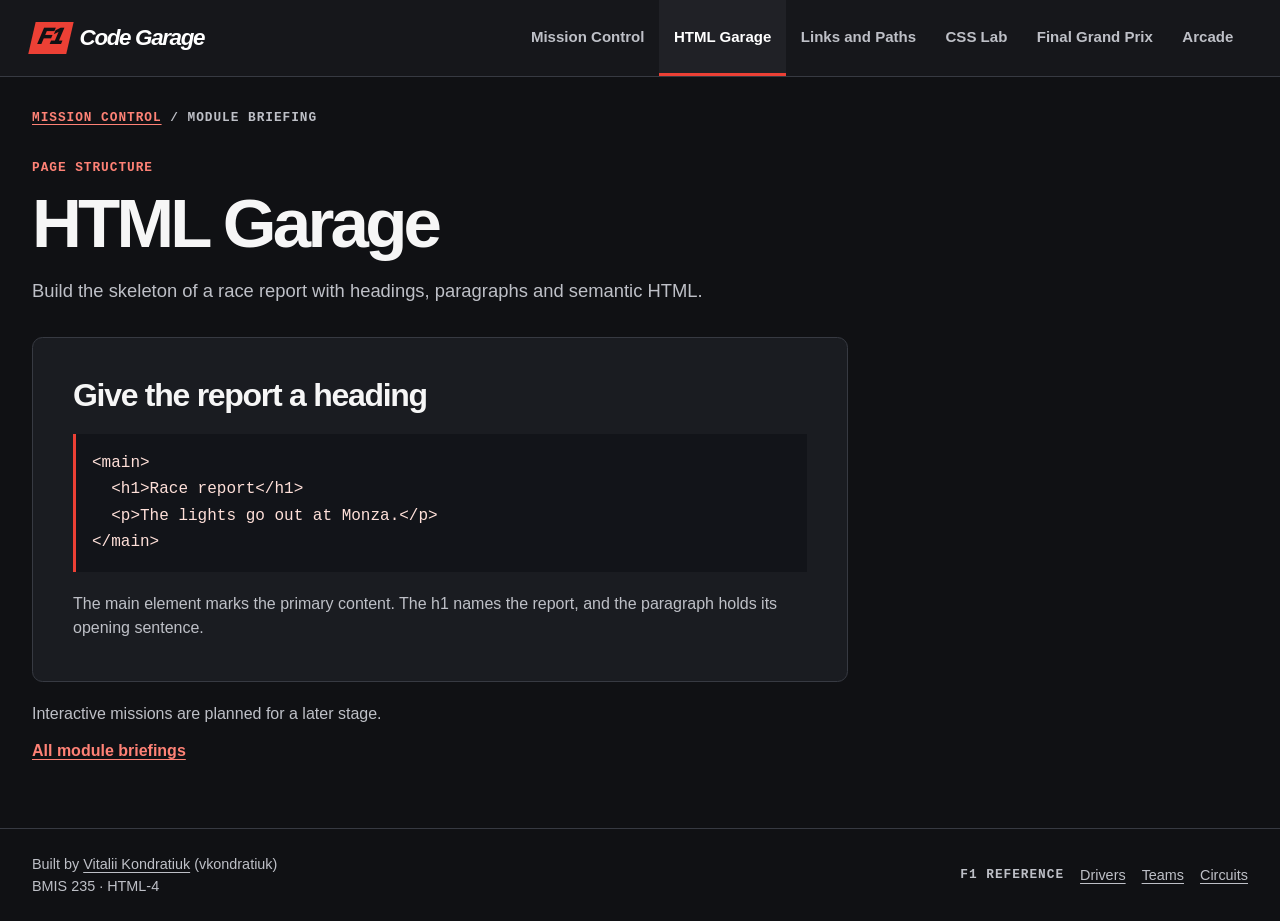
==== html-garage.html @ 8bcb96bb "Build F1 Code Garage foundation" ====
<!doctype html>
<!--
  Author: Vitalii Kondratiuk
  GU username: vkondratiuk
  Course: BMIS 235 - HTML-4
-->
<html lang="en">
<head>
  <meta charset="utf-8">
  <meta name="viewport" content="width=device-width, initial-scale=1">
  <meta name="author" content="Vitalii Kondratiuk">
  <title>HTML Garage | F1 Code Garage</title>
  <link rel="icon" href="img/garage-icon.png" type="image/png">
  <link rel="stylesheet" href="styles.css">
</head>
<body>
  <a class="skip" href="#main">Skip to content</a>
  <header class="masthead">
    <div class="wrap masthead-inner">
      <a class="brand" href="index.html" aria-label="F1 Code Garage home">
        <span class="brand-mark">F1</span><span>Code Garage</span>
      </a>
      <nav class="primary" aria-label="Main navigation">
        <a href="index.html">Mission Control</a>
        <a href="html-garage.html" aria-current="page">HTML Garage</a>
        <a href="links-and-paths.html">Links and Paths</a>
        <a href="css-lab.html">CSS Lab</a>
        <a href="final-grand-prix.html">Final Grand Prix</a>
        <a href="arcade.html">Arcade</a>
      </nav>
    </div>
  </header>
  <main class="wrap" id="main" tabindex="-1">
    <p class="breadcrumb"><a href="index.html#modules">Mission Control</a> / Module briefing</p>
    <header class="page-heading">
      <p class="eyebrow">Page structure</p>
      <h1>HTML Garage</h1>
      <p class="lead">Build the skeleton of a race report with headings, paragraphs and semantic HTML.</p>
    </header>
    <section class="briefing panel">
      <h2>Give the report a heading</h2>
      <pre><code>&lt;main&gt;
  &lt;h1&gt;Race report&lt;/h1&gt;
  &lt;p&gt;The lights go out at Monza.&lt;/p&gt;
&lt;/main&gt;</code></pre>
      <p>The main element marks the primary content. The h1 names the report, and the paragraph holds its opening sentence.</p>
    </section>
    <p class="briefing-note">Interactive missions are planned for a later stage.</p>
    <a class="text-link" href="index.html#modules">All module briefings</a>
  </main>
  <footer>
    <div class="wrap footer-inner">
      <p>Built by <a href="mailto:vkondratiuk@zagmail.gonzaga.edu">Vitalii Kondratiuk</a> (vkondratiuk)<br>BMIS 235 · HTML-4</p>
      <nav class="references" aria-label="Formula 1 reference pages">
        <span>F1 reference</span>
        <a href="drivers.html">Drivers</a> <a href="teams.html">Teams</a> <a href="circuits.html">Circuits</a>
      </nav>
    </div>
  </footer>
</body>
</html>
---- styles.css ----
:root {
  color-scheme: dark;
  --canvas: #101114;
  --panel: #1a1c21;
  --inset: #121419;
  --line: #373a42;
  --text: #f6f6f6;
  --muted: #bec0c7;
  --red: #ec4035;
  --bright: #ff8276;
  --focus: #ffd978;
  --radius: .65rem;
  --display: "Arial Black", "Helvetica Neue", Arial, sans-serif;
  --mono: ui-monospace, "SFMono-Regular", Consolas, monospace;
}

* { box-sizing: border-box; }
body {
  margin: 0;
  background: var(--canvas);
  color: var(--text);
  font: 1rem/1.55 "Helvetica Neue", Arial, sans-serif;
}
a { color: var(--bright); text-underline-offset: .2em; }
a:hover { color: white; }
:focus-visible { outline: 3px solid var(--focus); outline-offset: 3px; }
.skip {
  position: absolute;
  z-index: 2;
  top: .5rem;
  left: .5rem;
  transform: translateY(-180%);
  background: white;
  color: black;
  padding: .7rem 1rem;
}
.skip:focus { transform: none; color: black; }
.wrap { width: min(76rem, calc(100% - 4rem)); margin-inline: auto; }
main.wrap { padding-block: 2rem 4rem; }
h1, h2, h3, p { margin: 0; }
h1, h2, h3 { font-family: var(--display); line-height: 1.12; }
h1 { font-size: clamp(2.5rem, 5.4vw, 5rem); letter-spacing: -.055em; }
h2 { font-size: clamp(1.55rem, 2.5vw, 2rem); letter-spacing: -.04em; }
h3 { font-size: 1.5rem; letter-spacing: -.035em; }
p { color: var(--muted); }
.eyebrow, .label, .breadcrumb, .references span {
  font: 700 .8rem/1.4 var(--mono);
  letter-spacing: .075em;
  text-transform: uppercase;
}
.eyebrow { color: var(--bright); }
.eyebrow span { color: var(--muted); margin-inline: .35em; }

/* Shared navigation */
.masthead { background: #16171b; border-bottom: 1px solid var(--line); }
.masthead-inner {
  display: flex;
  align-items: center;
  justify-content: space-between;
  gap: 1.5rem;
  min-height: 4.75rem;
}
.brand {
  display: inline-flex;
  align-items: center;
  gap: .6rem;
  color: white;
  font: 800 italic 1.4rem/1 var(--display);
  letter-spacing: -.06em;
  white-space: nowrap;
  text-decoration: none;
}
.brand-mark {
  display: inline-block;
  padding: .2em .36em .21em .29em;
  color: #101114;
  background: var(--red);
  transform: skewX(-13deg);
  font-weight: 950;
}
.primary { display: flex; align-self: stretch; }
.primary a {
  display: flex;
  align-items: center;
  padding: .75rem clamp(.5rem, 1.15vw, 1.05rem);
  border-bottom: 3px solid transparent;
  color: var(--muted);
  font-size: .94rem;
  font-weight: 600;
  text-decoration: none;
}
.primary a:hover, .primary a[aria-current] { color: white; background: #202126; }
.primary a[aria-current] { border-color: var(--red); }

/* Mission Control */
.hero {
  display: grid;
  align-items: end;
  min-height: clamp(20rem, 28vw, 23rem);
  padding: clamp(1.5rem, 4.1vw, 3.6rem);
  border: 1px solid var(--line);
  border-radius: var(--radius);
  background-color: var(--inset);
  background-image: linear-gradient(90deg, #101114 1%, rgb(16 17 20 / 94%) 21%,
    rgb(16 17 20 / 72%) 39%, transparent 69%), url("img/garage-hero.webp");
  background-size: cover;
  background-position: center;
}
.hero-content { max-width: 32rem; }
.hero h1 { margin-block: .55rem .85rem; }
.hero-content > p:not(.eyebrow) { max-width: 26rem; color: #e3e3e6; }
.action {
  display: inline-flex;
  align-items: center;
  justify-content: center;
  min-height: 2.8rem;
  padding: .65rem 1.15rem;
  border: 1px solid transparent;
  border-radius: .35rem;
  background: var(--red);
  color: #100f10;
  font: 750 1rem/1.35 Arial, sans-serif;
  text-decoration: none;
  cursor: pointer;
}
.action:hover { background: var(--bright); color: #100f10; }
.hero .action, .arcade-card .action { margin-top: 1.3rem; }
.dashboard {
  display: grid;
  grid-template-columns: minmax(0, 2.1fr) minmax(16rem, 1fr);
  gap: clamp(1.5rem, 2.6vw, 2.3rem);
  margin-top: 2.25rem;
}
#modules { scroll-margin-top: 1.25rem; }
.section-title { display: flex; align-items: center; gap: .65rem; margin-bottom: 1.1rem; }
.section-title::before {
  content: "";
  width: .3rem;
  height: .82em;
  background: var(--red);
  transform: skewX(-14deg);
}
.module-grid {
  display: grid;
  grid-template-columns: repeat(2, minmax(0, 1fr));
  gap: .85rem;
  margin: 0;
  padding: 0;
  list-style: none;
}
.panel, .module-card { background: var(--panel); border: 1px solid var(--line); border-radius: var(--radius); }
.module-card { display: block; height: 100%; padding: 1.3rem; color: white; text-decoration: none; }
.module-card:hover, .module-card:focus-visible { background: #222329; border-color: var(--bright); }
.card-meta { display: flex; align-items: center; gap: .75rem; margin-bottom: 1.1rem; color: var(--muted); }
.module-icon {
  display: grid;
  place-items: center;
  width: 2.5rem;
  height: 2.5rem;
  flex: none;
  border: 1px solid #75433f;
  border-radius: .4rem;
  background: #352327;
  color: var(--bright);
  font: 700 1rem/1 var(--mono);
}
.icon-links-and-paths { font-size: .79rem; }
.icon-final-grand-prix::before {
  content: "";
  width: 1.2rem;
  height: .92rem;
  background: repeating-conic-gradient(var(--bright) 0 25%, transparent 0 50%) 0 0 / .5rem .5rem;
  border-left: 2px solid var(--bright);
  transform: skewX(-10deg);
}
.module-card h3, .arcade-card h3 { margin-bottom: .5rem; }
.arcade-card { padding: 1.4rem; }
.mini-grid, .reaction-lights {
  display: flex;
  justify-content: center;
  align-items: center;
  gap: .45rem;
  padding: 1.45rem .5rem;
  background: var(--inset);
  border: 1px solid var(--line);
  border-radius: .4rem;
}
.mini-grid {
  margin-bottom: 1.2rem;
  background-image: repeating-linear-gradient(-45deg, transparent 0 5px, #1a1b20 5px 6px);
}
.mini-grid i, .reaction-light {
  display: grid;
  gap: .32rem;
  padding: .32rem;
  background: #08090b;
  border: 1px solid #42434a;
  border-radius: .3rem;
}
.mini-grid i::before, .mini-grid i::after, .reaction-light span {
  content: "";
  display: block;
  width: 1.05rem;
  aspect-ratio: 1;
  border-radius: 50%;
  background: #48232a;
}
.mini-grid i::before, .mini-grid i::after, .reaction-light.on span {
  background: #ff5348;
  box-shadow: inset 0 0 .35rem #bd1815, 0 0 .4rem #a72424;
}
.secondary { background: transparent; color: var(--text); border-color: #757780; }
.secondary:hover { background: #2c2d35; color: white; }

/* Module briefings and reference pages */
.breadcrumb { margin-bottom: 2rem; color: var(--muted); }
.breadcrumb a, .text-link { font-weight: 700; }
.page-heading { margin-bottom: 2rem; }
.page-heading h1, .briefing h1 { margin-block: .5rem .9rem; }
.lead { max-width: 43rem; font-size: 1.15rem; }
.briefing, .reaction-game, .showcase { max-width: 51rem; padding: clamp(1.25rem, 4vw, 2.5rem); }
.briefing p + p, .briefing-note { margin-top: 1.25rem; }
.briefing-note { margin-bottom: .75rem; }
pre {
  padding: 1rem;
  margin: 1.25rem 0;
  border-left: 3px solid var(--red);
  background: var(--inset);
  color: #ffe0d9;
  white-space: pre-wrap;
  overflow-wrap: anywhere;
}
code { font: 1rem/1.65 var(--mono); }
.reaction-game { text-align: center; }
.reaction-lights { gap: clamp(.25rem, 2vw, 1rem); }
.reaction-light span { width: clamp(1rem, 3vw, 2rem); }
.reaction-result { margin-top: 1.4rem; font: 800 2rem/1.3 var(--mono); }
.reaction-button { margin: 1.3rem 0 .75rem; min-width: 10rem; }
.reaction-best { font-family: var(--mono); }
.showcase { margin-top: 1.5rem; }
.f1-cards { display: grid; grid-template-columns: repeat(3, 1fr); gap: .8rem; margin-top: 1rem; }
.f1-card {
  min-height: 8rem;
  border: 1px solid var(--line);
  border-radius: .4rem;
  background: var(--inset);
  font: inherit;
  color: white;
  cursor: pointer;
}
.f1-card:hover, .f1-card.is-flipped { border-color: var(--red); }
.f1-back, .f1-card.is-flipped .f1-front { display: none; }
.f1-card.is-flipped .f1-back { display: block; }

footer { border-top: 1px solid var(--line); }
.footer-inner { display: flex; justify-content: space-between; align-items: center; gap: 1rem; padding-block: 1.5rem; }
.footer-inner p, .references { font-size: .9rem; }
.footer-inner a { color: var(--muted); }
.references { display: flex; flex-wrap: wrap; align-items: center; gap: .25rem 1rem; }
.references span { color: var(--muted); }
.references a { padding-block: .5rem; }
.references a[aria-current] { color: var(--bright); }

@media (max-width: 62rem) {
  .masthead-inner { display: block; padding-top: 1rem; }
  .primary { margin-top: .7rem; flex-wrap: wrap; }
  .dashboard { grid-template-columns: 1fr; }
}
@media (max-width: 42rem) {
  .wrap { width: calc(100% - 2rem); }
  main.wrap { padding-block: 1rem 2.5rem; }
  .primary { display: grid; grid-template-columns: repeat(3, 1fr); }
  .primary a { justify-content: center; min-height: 2.75rem; padding: .45rem .2rem; font-size: .875rem; text-align: center; }
  .hero {
    min-height: 25rem;
    padding: 1.25rem;
    background-image: linear-gradient(0deg, #101114 0%, #101114 30%, rgb(16 17 20 / 88%) 50%, transparent 78%), url("img/garage-hero.webp");
    background-size: cover, auto 55%;
    background-position: center, 76% top;
    background-repeat: no-repeat;
  }
  .module-grid, .f1-cards { grid-template-columns: 1fr; }
  .dashboard { margin-top: 1.5rem; }
  .footer-inner { align-items: flex-start; flex-direction: column; }
}
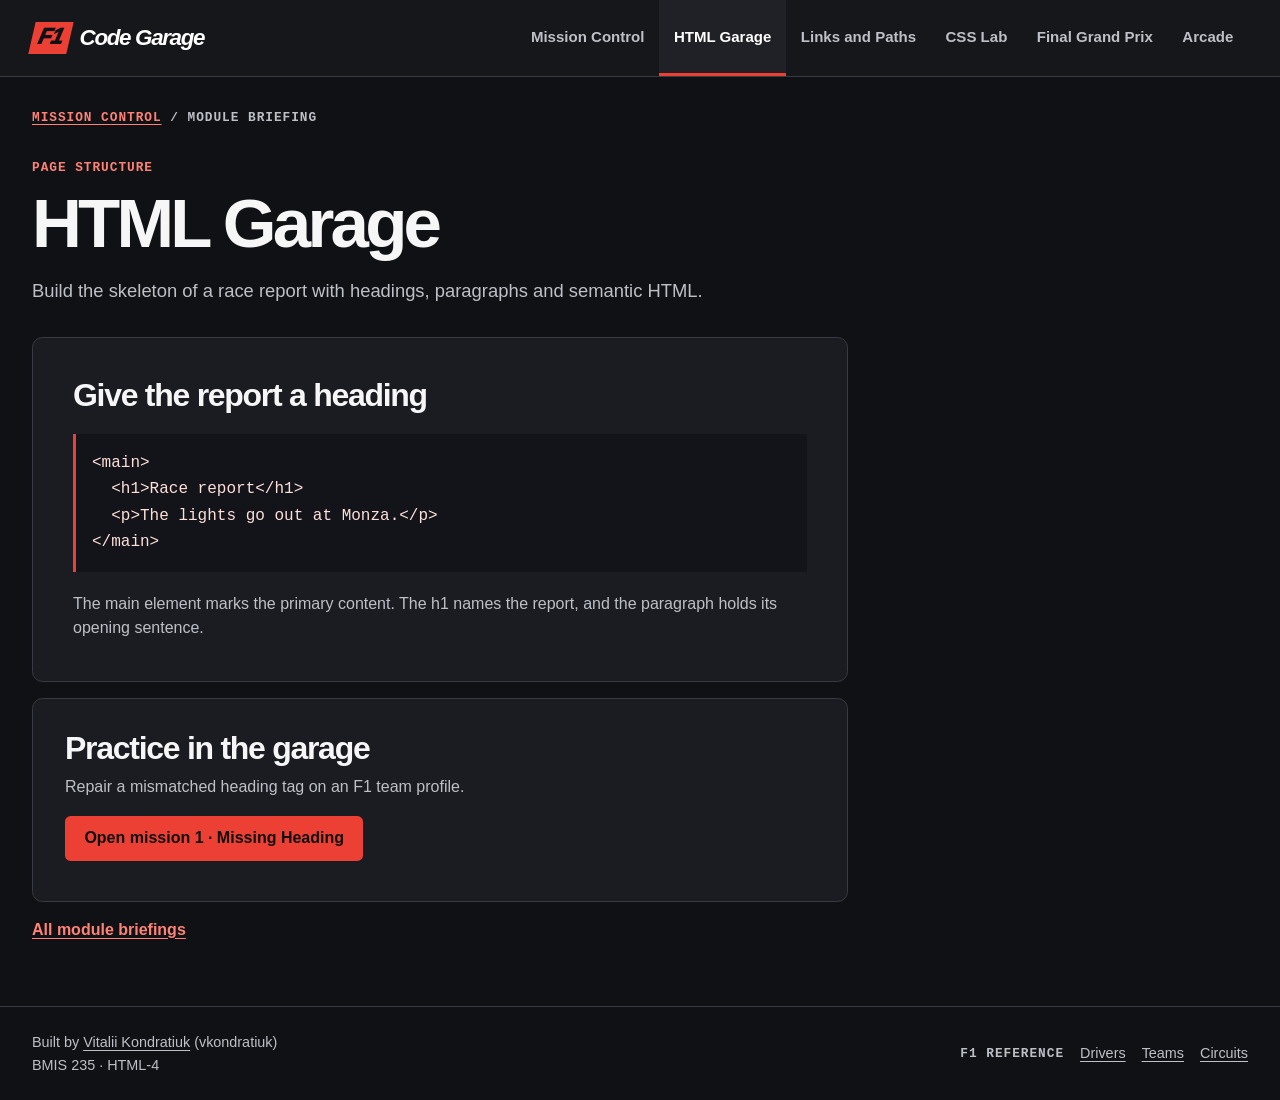
==== commit ae7db292: "Build interactive learning engine" ====
--- a/html-garage.html
+++ b/html-garage.html
@@ -12,6 +12,8 @@
   <title>HTML Garage | F1 Code Garage</title>
   <link rel="icon" href="img/garage-icon.png" type="image/png">
   <link rel="stylesheet" href="styles.css">
+  <script defer src="js/missions.js"></script>
+  <script defer src="js/app.js"></script>
 </head>
 <body>
   <a class="skip" href="#main">Skip to content</a>
@@ -45,7 +47,12 @@
 &lt;/main&gt;</code></pre>
       <p>The main element marks the primary content. The h1 names the report, and the paragraph holds its opening sentence.</p>
     </section>
-    <p class="briefing-note">Interactive missions are planned for a later stage.</p>
+    <section class="mission-entry panel">
+      <h2>Practice in the garage</h2>
+      <p>Repair a mismatched heading tag on an F1 team profile.</p>
+      <a class="action" data-mission-link="missing-heading" href="mission.html?id=missing-heading">Open mission 1 · Missing Heading</a>
+      <p data-mission-status></p>
+    </section>
     <a class="text-link" href="index.html#modules">All module briefings</a>
   </main>
   <footer>
--- a/styles.css
+++ b/styles.css
@@ -283,3 +283,56 @@
   .dashboard { margin-top: 1.5rem; }
   .footer-inner { align-items: flex-start; flex-direction: column; }
 }
+
+/* Mission workspace */
+.briefings-link { display: inline-block; margin: .75rem 0 0 1rem; color: white; }
+[data-mission-status]:not(:empty) { margin-top: .6rem; font-weight: 600; }
+.mission-entry, .answer-panel, .help-panel { padding: clamp(1.15rem, 2.5vw, 2rem); }
+.mission-entry { max-width: 51rem; margin-block: 1rem; }
+.mission-entry p, .help-panel > p, .answer-panel h2 + p { margin-top: .5rem; }
+.mission-entry .action { margin-top: 1rem; }
+.mission-heading { margin-bottom: 1rem; }
+.concept { max-width: 73ch; margin-bottom: 1.5rem; }
+#storage-note:not(:empty) { color: var(--focus); margin-block: 1rem; }
+.workbench { display: grid; grid-template-columns: repeat(2, minmax(0, 1fr)); gap: 1rem; }
+.station { min-width: 0; padding: 1rem; }
+.station-head, .station-tools, .help-tools { display: flex; flex-wrap: wrap; gap: .75rem; align-items: center; }
+.station-head { justify-content: space-between; margin-bottom: 1rem; }
+.station-head h2 { font-size: 1.4rem; }
+.station-head .label { text-transform: none; color: var(--muted); }
+.code-area, #preview { height: 15rem; border: 1px solid var(--line); border-radius: .35rem; }
+.code-area { display: flex; background: var(--inset); }
+.code-area:focus-within { outline: 3px solid var(--focus); outline-offset: 2px; }
+.gutter, #editor { font: 1rem/1.65 var(--mono); padding-block: .8rem; }
+.gutter {
+  flex: none; overflow: hidden; padding-inline: .7rem; text-align: right;
+  white-space: pre; color: var(--muted); border-right: 1px solid var(--line);
+}
+#editor {
+  width: 100%; min-width: 0; padding-inline: .8rem; resize: none; overflow: auto;
+  background: transparent; border: 0; outline: none; color: var(--text); tab-size: 2;
+}
+#preview { display: block; width: 100%; background: white; }
+.station-tools, .help-tools { margin-top: 1rem; }
+.tool-note { font-size: .925rem; margin-top: .7rem; }
+.plain-control {
+  border: 0; padding: .65rem; background: transparent; color: var(--bright);
+  font: inherit; font-weight: 600;
+  text-decoration: underline; text-underline-offset: .2em; cursor: pointer;
+}
+.answer-panel { display: grid; grid-template-columns: minmax(0,1fr) auto; gap: 1rem; align-items: center; margin-block: 1rem; }
+.answer-result { grid-column: 1 / -1; }
+#progress { font: .925rem/1.5 var(--mono); }
+#feedback:not(:empty) { border-left: 3px solid var(--muted); padding-left: .75rem; margin-bottom: .75rem; color: white; }
+#feedback[data-result="retry"] { border-color: var(--focus); }
+#feedback[data-result="success"] { border-color: #73deb0; }
+.help-panel { margin-bottom: 1.4rem; }
+.help-panel p { max-width: 72ch; }
+.help-panel button:disabled { cursor: default; background: var(--inset); color: var(--muted); }
+#hints:empty { display: none; }
+#hints { padding-left: 1.5rem; }
+#solution { margin-top: 1rem; }
+@media (max-width: 48rem) {
+  .workbench, .answer-panel { grid-template-columns: minmax(0, 1fr); }
+  .answer-panel .action { justify-self: start; }
+}
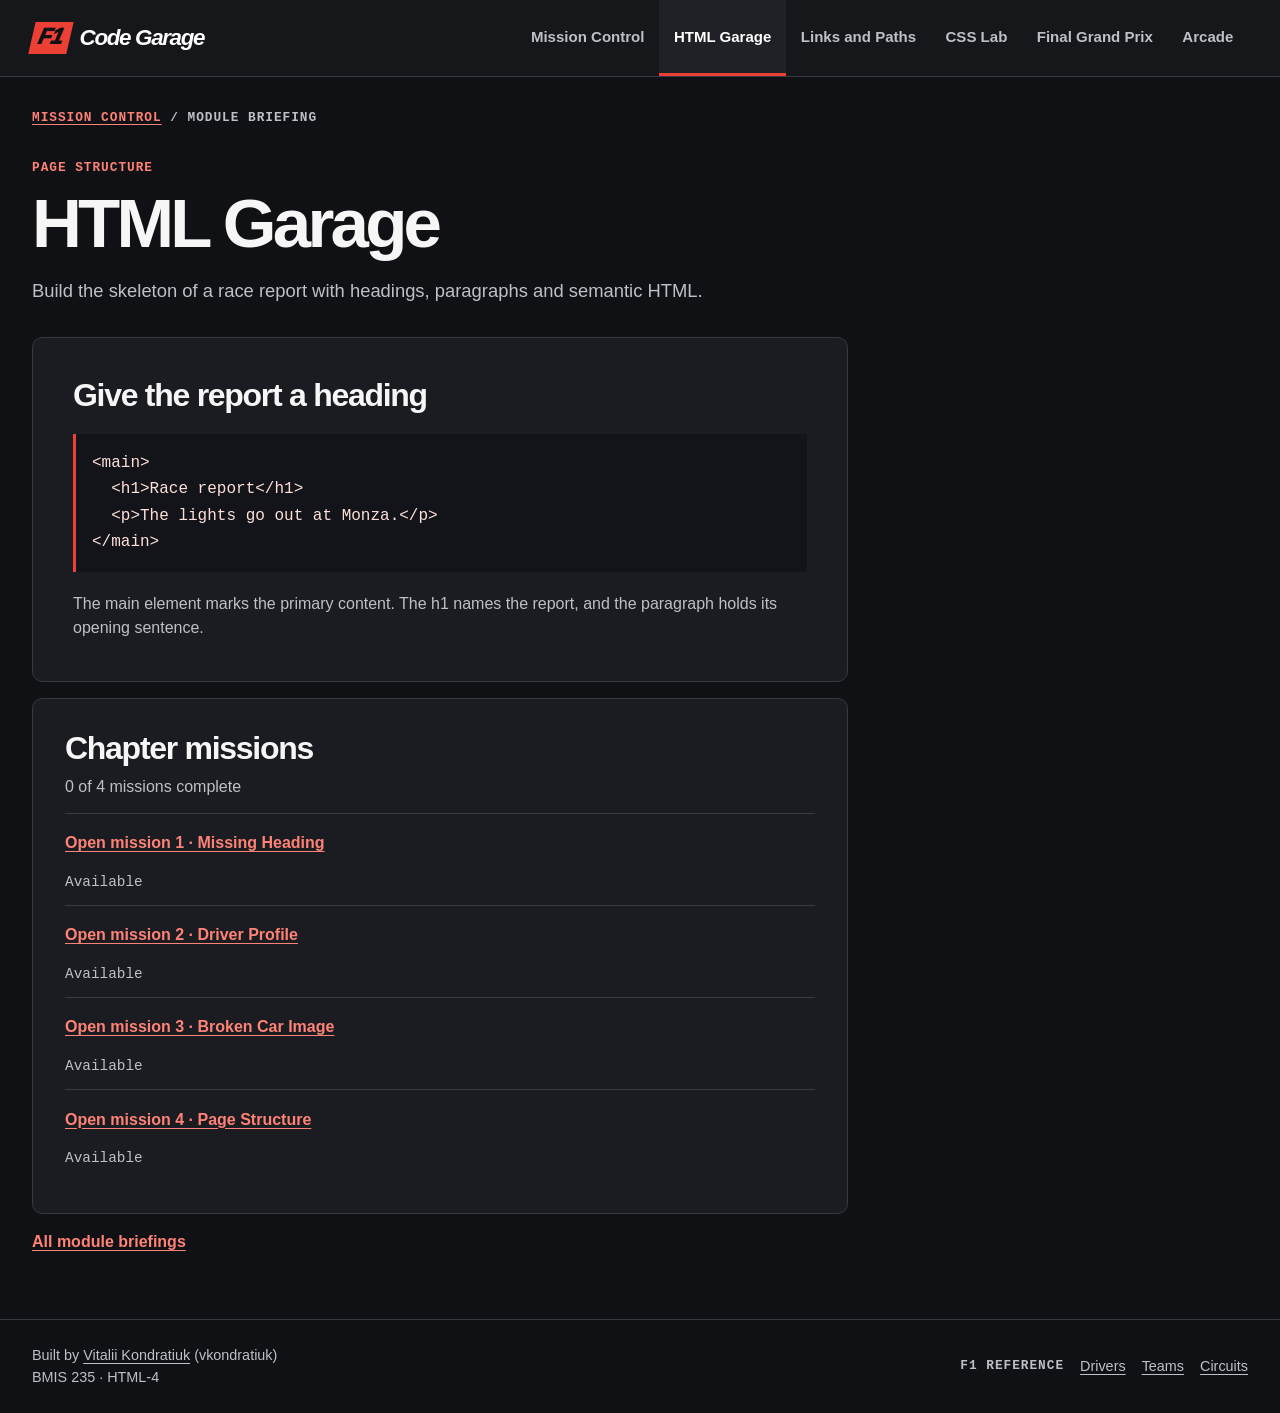
==== commit cc483122: "Complete HTML and navigation missions" ====
--- a/html-garage.html
+++ b/html-garage.html
@@ -48,10 +48,10 @@
       <p>The main element marks the primary content. The h1 names the report, and the paragraph holds its opening sentence.</p>
     </section>
     <section class="mission-entry panel">
-      <h2>Practice in the garage</h2>
-      <p>Repair a mismatched heading tag on an F1 team profile.</p>
-      <a class="action" data-mission-link="missing-heading" href="mission.html?id=missing-heading">Open mission 1 · Missing Heading</a>
-      <p data-mission-status></p>
+      <h2>Chapter missions</h2>
+      <p data-chapter-progress="html"></p>
+      <ol class="chapter-list" data-chapter-list="html"></ol>
+      <noscript><p>Enable JavaScript to open the interactive missions.</p></noscript>
     </section>
     <a class="text-link" href="index.html#modules">All module briefings</a>
   </main>
--- a/styles.css
+++ b/styles.css
@@ -336,3 +336,22 @@
   .workbench, .answer-panel { grid-template-columns: minmax(0, 1fr); }
   .answer-panel .action { justify-self: start; }
 }
+
+.module-status, .chapter-list [data-mission-status] { display: block; color: var(--muted); font: .9rem/1.5 var(--mono); }
+.module-status { margin-top: .75rem; }
+.chapter-list { padding: 0; margin: .8rem 0 0; list-style: none; }
+.chapter-list li { border-top: 1px solid var(--line); padding-block: .7rem; }
+.chapter-list a, .mission-nav a { display: inline-block; padding-block: .4rem; font-weight: 650; }
+.expected { max-width: 72ch; margin-bottom: 1.25rem; }
+.expected strong { color: var(--text); }
+#files-panel { margin-bottom: 1rem; padding: .6rem .8rem; background: var(--inset); border-radius: .35rem; }
+#files-panel summary { cursor: pointer; font-weight: 650; }
+#file-tree, #file-tree ul { padding-left: 1.2rem; }
+#file-tree { margin-block: .5rem; font: .9rem/1.5 var(--mono); overflow-wrap: anywhere; }
+.workbench:has(#files-panel:not([hidden])) #preview { min-height: 21rem; }
+.preview-tab { padding: .4rem .65rem; color: var(--text); background: var(--inset); border: 1px solid var(--line); overflow-wrap: anywhere; }
+.preview-controls, .mission-nav { display: flex; align-items: center; flex-wrap: wrap; gap: .5rem 1rem; }
+.preview-controls:not(:empty) { margin-top: .65rem; }
+.mission-nav { justify-content: space-between; }
+.mission-nav [hidden] { display: none; }
+.tool-note, #feedback, .station-head .label, .preview-controls button { max-width: 100%; overflow-wrap: anywhere; }
